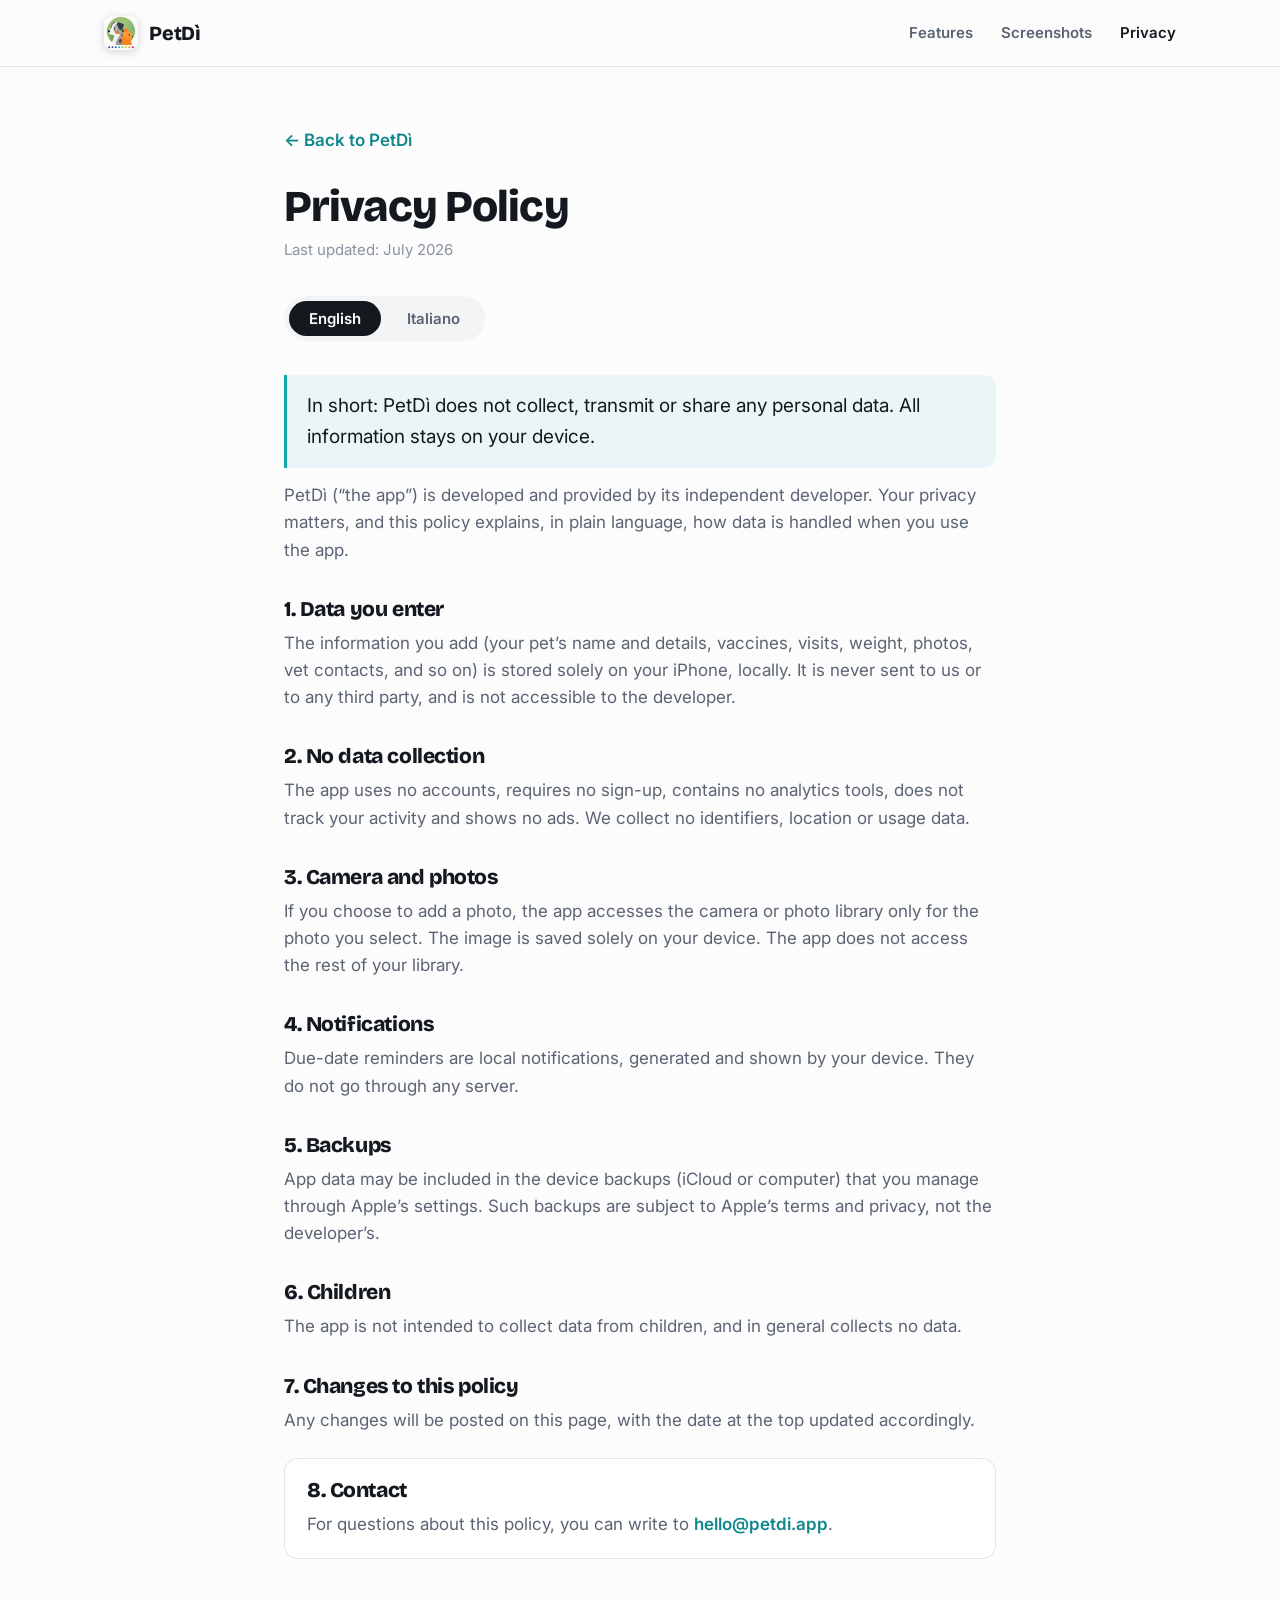
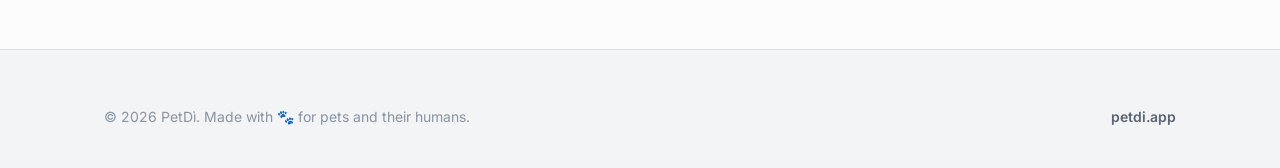
==== privacy.html @ 5b96a8a4 "Add files via upload" ====
<!DOCTYPE html>
<html lang="en">
<head>
<meta charset="UTF-8">
<meta name="viewport" content="width=device-width, initial-scale=1.0">
<title>Privacy Policy — PetDì</title>
<meta name="description" content="PetDì privacy policy: the app collects no data and stores everything locally on your device.">
<link rel="icon" href="assets/icon-light.png">
<link rel="preconnect" href="https://fonts.googleapis.com">
<link rel="preconnect" href="https://fonts.gstatic.com" crossorigin>
<link href="https://fonts.googleapis.com/css2?family=Bricolage+Grotesque:opsz,wght@12..96,700;12..96,800&family=Inter:wght@400;500;600;700&display=swap" rel="stylesheet">
<link rel="stylesheet" href="styles.css">
</head>
<body>

<header class="nav">
  <div class="wrap">
    <a class="brand" href="index.html"><img src="assets/icon-light.png" alt="PetDì icon">PetDì</a>
    <nav class="nav-links">
      <a href="index.html#features">Features</a>
      <a href="index.html#look">Screenshots</a>
      <a href="privacy.html" style="color:var(--ink)">Privacy</a>
    </nav>
  </div>
</header>

<main class="doc">
  <a class="back" href="index.html">← Back to PetDì</a>
  <h1>Privacy Policy</h1>
  <div class="updated">Last updated: July 2026</div>

  <div class="lang-tabs" role="tablist">
    <button class="active" onclick="setLang('en')">English</button>
    <button onclick="setLang('it')">Italiano</button>
  </div>

  <!-- ENGLISH -->
  <section id="en">
    <p class="lead">In short: PetDì does not collect, transmit or share any personal data. All information stays on your device.</p>

    <p>PetDì (“the app”) is developed and provided by its independent developer. Your privacy matters, and this policy explains, in plain language, how data is handled when you use the app.</p>

    <h2>1. Data you enter</h2>
    <p>The information you add (your pet’s name and details, vaccines, visits, weight, photos, vet contacts, and so on) is stored solely on your iPhone, locally. It is never sent to us or to any third party, and is not accessible to the developer.</p>

    <h2>2. No data collection</h2>
    <p>The app uses no accounts, requires no sign-up, contains no analytics tools, does not track your activity and shows no ads. We collect no identifiers, location or usage data.</p>

    <h2>3. Camera and photos</h2>
    <p>If you choose to add a photo, the app accesses the camera or photo library only for the photo you select. The image is saved solely on your device. The app does not access the rest of your library.</p>

    <h2>4. Notifications</h2>
    <p>Due-date reminders are local notifications, generated and shown by your device. They do not go through any server.</p>

    <h2>5. Backups</h2>
    <p>App data may be included in the device backups (iCloud or computer) that you manage through Apple’s settings. Such backups are subject to Apple’s terms and privacy, not the developer’s.</p>

    <h2>6. Children</h2>
    <p>The app is not intended to collect data from children, and in general collects no data.</p>

    <h2>7. Changes to this policy</h2>
    <p>Any changes will be posted on this page, with the date at the top updated accordingly.</p>

    <div class="contact">
      <h2 style="margin-top:0">8. Contact</h2>
      <p style="margin:0">For questions about this policy, you can write to <a href="mailto:hello@petdi.app" style="color:var(--teal-deep);font-weight:600">hello@petdi.app</a>.</p>
    </div>
  </section>

  <!-- ITALIANO -->
  <section id="it" class="hidden">
    <p class="lead">In sintesi: PetDì non raccoglie, non trasmette e non condivide alcun dato personale. Tutte le informazioni restano sul tuo dispositivo.</p>

    <p>PetDì (“l’app”) è sviluppata e fornita dal suo sviluppatore indipendente. La tua privacy è importante e questa informativa spiega, in modo semplice, come vengono trattati i dati quando usi l’app.</p>

    <h2>1. Dati che inserisci</h2>
    <p>Le informazioni che aggiungi (nome e dati dell’animale, vaccini, visite, peso, foto, contatti del veterinario, ecc.) vengono salvate esclusivamente in locale, sul tuo iPhone. Non vengono inviate a noi né a terze parti, e non sono accessibili allo sviluppatore.</p>

    <h2>2. Nessuna raccolta dati</h2>
    <p>L’app non utilizza account, non richiede registrazione, non contiene strumenti di analisi (analytics), non traccia la tua attività e non mostra pubblicità. Non raccogliamo identificativi, posizione o dati di utilizzo.</p>

    <h2>3. Fotocamera e foto</h2>
    <p>Se scegli di aggiungere una foto, l’app accede alla fotocamera o alla libreria foto solo per la foto che selezioni tu. L’immagine viene salvata unicamente sul dispositivo. L’app non accede al resto della tua libreria.</p>

    <h2>4. Notifiche</h2>
    <p>I promemoria delle scadenze sono notifiche locali, generate e mostrate dal tuo dispositivo. Non passano da alcun server.</p>

    <h2>5. Backup</h2>
    <p>I dati dell’app possono essere inclusi nei backup del dispositivo (iCloud o computer) che tu gestisci tramite le impostazioni di Apple. Tali backup sono soggetti alle condizioni e alla privacy di Apple, non dello sviluppatore.</p>

    <h2>6. Minori</h2>
    <p>L’app non è destinata alla raccolta di dati di minori, e in generale non raccoglie dati.</p>

    <h2>7. Modifiche a questa informativa</h2>
    <p>Eventuali modifiche saranno pubblicate su questa pagina, con aggiornamento della data in alto.</p>

    <div class="contact">
      <h2 style="margin-top:0">8. Contatti</h2>
      <p style="margin:0">Per domande su questa informativa puoi scrivere a <a href="mailto:hello@petdi.app" style="color:var(--teal-deep);font-weight:600">hello@petdi.app</a>.</p>
    </div>
  </section>
</main>

<footer>
  <div class="wrap">
    <div class="copyright" style="border:0;margin:0;padding:0">
      <span>© 2026 PetDì. Made with 🐾 for pets and their humans.</span>
      <a href="index.html" style="color:var(--ink-soft);font-weight:600">petdi.app</a>
    </div>
  </div>
</footer>

<script>
function setLang(l){
  document.getElementById('en').classList.toggle('hidden', l!=='en');
  document.getElementById('it').classList.toggle('hidden', l!=='it');
  var btns=document.querySelectorAll('.lang-tabs button');
  btns[0].classList.toggle('active', l==='en');
  btns[1].classList.toggle('active', l==='it');
  document.documentElement.lang=l;
}
</script>
</body>
</html>
---- styles.css ----
/* ===== PetDì — site styles ===== */
:root{
  --bg:#FCFCFD; --bg-2:#F2F4F6; --card:#FFFFFF;
  --ink:#14181F; --ink-soft:#5B6472; --ink-faint:#8A93A0;
  --teal:#12A7AD; --teal-deep:#0E888D; --sage:#82B85F;
  --dark:#0C0F14; --dark-2:#151A22; --dark-card:#1B212B;
  --line:rgba(20,24,31,.10); --line-dark:rgba(255,255,255,.10);
  --radius:22px; --radius-sm:14px;
  --shadow:0 12px 44px rgba(20,24,31,.10);
  --phone-shadow:0 34px 70px -24px rgba(12,15,20,.55);
  /* rainbow */
  --c1:#E5484D; --c2:#F5731B; --c3:#F2B705; --c4:#82B85F;
  --c5:#12A7AD; --c6:#3B82F6; --c7:#6366F1; --c8:#8B5CF6;
  --maxw:1120px;
}

*{box-sizing:border-box}
html{scroll-behavior:smooth}
body{
  margin:0; background:var(--bg); color:var(--ink);
  font-family:"Inter",-apple-system,BlinkMacSystemFont,"Segoe UI",sans-serif;
  font-size:17px; line-height:1.6; -webkit-font-smoothing:antialiased;
}
h1,h2,h3,.display{font-family:"Bricolage Grotesque","Inter",sans-serif; font-weight:800; line-height:1.05; letter-spacing:-.02em; margin:0}
a{color:inherit; text-decoration:none}
img{max-width:100%}
.wrap{max-width:var(--maxw); margin:0 auto; padding:0 24px}
.eyebrow{font-size:13px; font-weight:700; letter-spacing:.14em; text-transform:uppercase; color:var(--teal-deep)}
.muted{color:var(--ink-soft)}

/* ===== rainbow dots (signature) ===== */
.dotrow{display:flex; gap:9px; justify-content:center; align-items:center}
.dotrow span{width:11px; height:11px; border-radius:50%; display:block}
.dotrow span:nth-child(1){background:var(--c1)} .dotrow span:nth-child(2){background:var(--c2)}
.dotrow span:nth-child(3){background:var(--c3)} .dotrow span:nth-child(4){background:var(--c4)}
.dotrow span:nth-child(5){background:var(--c5)} .dotrow span:nth-child(6){background:var(--c6)}
.dotrow span:nth-child(7){background:var(--c7)} .dotrow span:nth-child(8){background:var(--c8)}
.divider{padding:16px 0}

.dotgrid{display:grid; grid-template-columns:repeat(2,14px); gap:9px}
.dotgrid span{width:14px; height:14px; border-radius:50%}
.dotgrid span:nth-child(1),.dotgrid span:nth-child(2){background:var(--c1)}
.dotgrid span:nth-child(3),.dotgrid span:nth-child(4){background:var(--c2)}
.dotgrid span:nth-child(5),.dotgrid span:nth-child(6){background:var(--c3)}
.dotgrid span:nth-child(7),.dotgrid span:nth-child(8){background:var(--c4)}
.dotgrid span:nth-child(9),.dotgrid span:nth-child(10){background:var(--c5)}
.dotgrid span:nth-child(11),.dotgrid span:nth-child(12){background:var(--c6)}
.dotgrid span:nth-child(13),.dotgrid span:nth-child(14){background:var(--c7)}
.dotgrid span:nth-child(15),.dotgrid span:nth-child(16){background:var(--c8)}

/* ===== nav ===== */
.nav{position:sticky; top:0; z-index:50; background:rgba(252,252,253,.82);
  backdrop-filter:saturate(180%) blur(14px); border-bottom:1px solid var(--line)}
.nav .wrap{display:flex; align-items:center; justify-content:space-between; height:66px}
.brand{display:flex; align-items:center; gap:11px; font-family:"Bricolage Grotesque"; font-weight:800; font-size:20px; letter-spacing:-.01em}
.brand img{width:34px; height:34px; border-radius:9px; box-shadow:0 2px 8px rgba(20,24,31,.18)}
.nav-links{display:flex; align-items:center; gap:28px; font-weight:600; font-size:15px}
.nav-links a{color:var(--ink-soft)} .nav-links a:hover{color:var(--ink)}
.pill{display:inline-flex; align-items:center; gap:8px; background:var(--ink); color:#fff!important;
  padding:10px 18px; border-radius:999px; font-weight:600; font-size:15px; transition:transform .15s ease, background .2s}
.pill:hover{transform:translateY(-1px); background:#000}

/* ===== hero ===== */
.hero{position:relative; overflow:hidden}
.hero .wrap{display:grid; grid-template-columns:1.05fr .95fr; gap:48px; align-items:center;
  padding-top:70px; padding-bottom:80px}
.hero-copy .eyebrow{margin-bottom:18px}
.hero h1{font-size:clamp(38px,5.4vw,62px); margin-bottom:20px}
.hero h1 .tint{color:var(--teal)}
.hero p.lead{font-size:20px; color:var(--ink-soft); max-width:30ch; margin:0 0 30px}
.hero-cta{display:flex; align-items:center; gap:20px; flex-wrap:wrap}
.store-badge{display:inline-flex; align-items:center; gap:12px; background:var(--ink); color:#fff;
  padding:13px 22px; border-radius:16px; transition:transform .15s ease}
.store-badge:hover{transform:translateY(-2px)}
.store-badge small{display:block; font-size:11px; opacity:.72; letter-spacing:.04em}
.store-badge b{display:block; font-family:"Bricolage Grotesque"; font-size:17px; line-height:1.1}
.hero-visual{position:relative; display:flex; justify-content:center; align-items:center}
.hero-visual .dotgrid{position:absolute; left:-6px; top:8%; z-index:3}
.blob{position:absolute; width:520px; height:520px; border-radius:50%;
  background:radial-gradient(circle at 35% 35%, rgba(130,184,95,.30), rgba(18,167,173,.16) 55%, transparent 72%);
  filter:blur(6px); z-index:0}

/* phone mockup */
.phone{position:relative; width:100%; max-width:300px; border-radius:46px; background:#0a0b0d;
  padding:11px; box-shadow:var(--phone-shadow), 0 0 0 1px rgba(20,24,31,.06); z-index:2}
.phone img{width:100%; display:block; border-radius:36px}

/* ===== pitch (dark) ===== */
.pitch{background:var(--dark); color:#fff; padding:88px 0}
.pitch .wrap{max-width:820px; text-align:center}
.pitch .eyebrow{color:#5ad6db}
.pitch h2{font-size:clamp(28px,4vw,44px); margin:16px 0 20px}
.pitch p{font-size:19px; color:rgba(255,255,255,.72); max-width:60ch; margin:0 auto}
.pitch .tint{color:#5ad6db}

/* ===== features ===== */
.section{padding:92px 0}
.section-head{text-align:center; max-width:640px; margin:0 auto 54px}
.section-head h2{font-size:clamp(28px,4vw,42px); margin:14px 0 14px}
.section-head p{color:var(--ink-soft); font-size:18px; margin:0}

.grid{display:grid; grid-template-columns:repeat(3,1fr); gap:22px}
.card{background:var(--card); border:1px solid var(--line); border-radius:var(--radius);
  padding:30px 26px; box-shadow:var(--shadow); transition:transform .18s ease, box-shadow .18s ease}
.card:hover{transform:translateY(-4px); box-shadow:0 18px 50px rgba(20,24,31,.13)}
.card .ic{width:46px; height:46px; border-radius:13px; display:grid; place-items:center; margin-bottom:18px}
.card h3{font-size:20px; margin-bottom:9px}
.card p{margin:0; color:var(--ink-soft); font-size:15.5px; line-height:1.55}
.ic svg{width:24px; height:24px}
.ic.teal{background:rgba(18,167,173,.12); color:var(--teal-deep)}
.ic.sage{background:rgba(130,184,95,.16); color:#5f8f3f}
.ic.violet{background:rgba(139,92,246,.13); color:#7c4ddb}
.ic.orange{background:rgba(245,115,27,.13); color:#d9600f}
.ic.blue{background:rgba(59,130,246,.13); color:#2f6fd6}
.ic.red{background:rgba(229,72,77,.12); color:#cf3237}

/* ===== showcase (dark, screenshots) ===== */
.showcase{background:var(--dark); color:#fff; padding:96px 0; overflow:hidden}
.showcase .section-head h2{color:#fff}
.showcase .section-head p{color:rgba(255,255,255,.66)}
.showcase .eyebrow{color:#5ad6db}
.shots{display:flex; gap:26px; justify-content:center; align-items:flex-end; flex-wrap:wrap}
.shots .phone{max-width:250px; background:#05060a}
.shots .phone.lift{margin-bottom:26px}

/* ===== privacy band ===== */
.privacy-band{padding:92px 0}
.pb-inner{background:linear-gradient(135deg, #0f1620, #14202a); color:#fff; border-radius:30px;
  padding:60px 54px; display:grid; grid-template-columns:1.3fr .7fr; gap:40px; align-items:center;
  box-shadow:0 30px 70px -30px rgba(12,15,20,.5)}
.pb-inner .eyebrow{color:#5ad6db}
.pb-inner h2{font-size:clamp(26px,3.4vw,38px); margin:14px 0 16px}
.pb-inner p{color:rgba(255,255,255,.74); margin:0 0 24px; font-size:17px}
.pb-lock{display:grid; place-items:center}
.pb-lock svg{width:120px; height:120px; color:#5ad6db; opacity:.9}
.btn-ghost{display:inline-flex; align-items:center; gap:9px; border:1.5px solid rgba(255,255,255,.35);
  color:#fff; padding:12px 22px; border-radius:999px; font-weight:600; transition:background .2s, border-color .2s}
.btn-ghost:hover{background:rgba(255,255,255,.10); border-color:rgba(255,255,255,.6)}

/* ===== footer ===== */
footer{background:var(--bg-2); border-top:1px solid var(--line); padding:56px 0 40px}
.foot{display:flex; justify-content:space-between; gap:30px; flex-wrap:wrap; align-items:flex-start}
.foot .brand{margin-bottom:14px}
.foot p{margin:0; color:var(--ink-soft); font-size:15px; max-width:36ch}
.foot-links{display:flex; gap:40px; flex-wrap:wrap}
.foot-links h4{font-size:13px; letter-spacing:.1em; text-transform:uppercase; color:var(--ink-faint); margin:0 0 12px; font-family:"Inter"; font-weight:700}
.foot-links a{display:block; color:var(--ink-soft); font-size:15px; margin-bottom:8px; font-weight:500}
.foot-links a:hover{color:var(--ink)}
.copyright{margin-top:40px; padding-top:22px; border-top:1px solid var(--line); color:var(--ink-faint); font-size:14px; display:flex; justify-content:space-between; gap:16px; flex-wrap:wrap}

/* ===== privacy page ===== */
.doc{max-width:760px; margin:0 auto; padding:60px 24px 90px}
.doc .back{display:inline-flex; align-items:center; gap:8px; color:var(--teal-deep); font-weight:600; margin-bottom:30px}
.doc h1{font-size:clamp(30px,4.5vw,44px); margin-bottom:8px}
.doc .updated{color:var(--ink-faint); font-size:15px; margin-bottom:14px}
.lang-tabs{display:inline-flex; gap:6px; background:var(--bg-2); padding:5px; border-radius:999px; margin:20px 0 34px}
.lang-tabs button{border:0; background:transparent; padding:8px 20px; border-radius:999px; font-family:"Inter"; font-weight:600; font-size:15px; color:var(--ink-soft); cursor:pointer; transition:all .2s}
.lang-tabs button.active{background:var(--ink); color:#fff}
.doc h2{font-size:21px; margin:34px 0 10px}
.doc p{color:var(--ink-soft); margin:0 0 14px}
.doc .lead{font-size:19px; color:var(--ink); background:rgba(18,167,173,.08); border-left:3px solid var(--teal); padding:16px 20px; border-radius:0 12px 12px 0}
.doc .contact{background:var(--card); border:1px solid var(--line); border-radius:var(--radius-sm); padding:20px 22px; margin-top:24px}
.hidden{display:none}

/* ===== responsive ===== */
@media(max-width:900px){
  .hero .wrap{grid-template-columns:1fr; gap:40px; text-align:center; padding-top:48px}
  .hero-copy .dotrow{justify-content:center}
  .hero p.lead{margin-left:auto; margin-right:auto}
  .hero-cta{justify-content:center}
  .hero-visual .dotgrid{display:none}
  .grid{grid-template-columns:repeat(2,1fr)}
  .pb-inner{grid-template-columns:1fr; text-align:center; padding:46px 30px}
  .pb-lock{order:-1} .pb-lock svg{width:84px; height:84px}
}
@media(max-width:560px){
  body{font-size:16px}
  .nav-links{display:none}
  .grid{grid-template-columns:1fr}
  .foot{flex-direction:column}
  .section,.pitch,.showcase,.privacy-band{padding:64px 0}
}
@media(prefers-reduced-motion:reduce){
  *{scroll-behavior:auto!important; transition:none!important; animation:none!important}
}
:focus-visible{outline:3px solid var(--teal); outline-offset:2px; border-radius:6px}
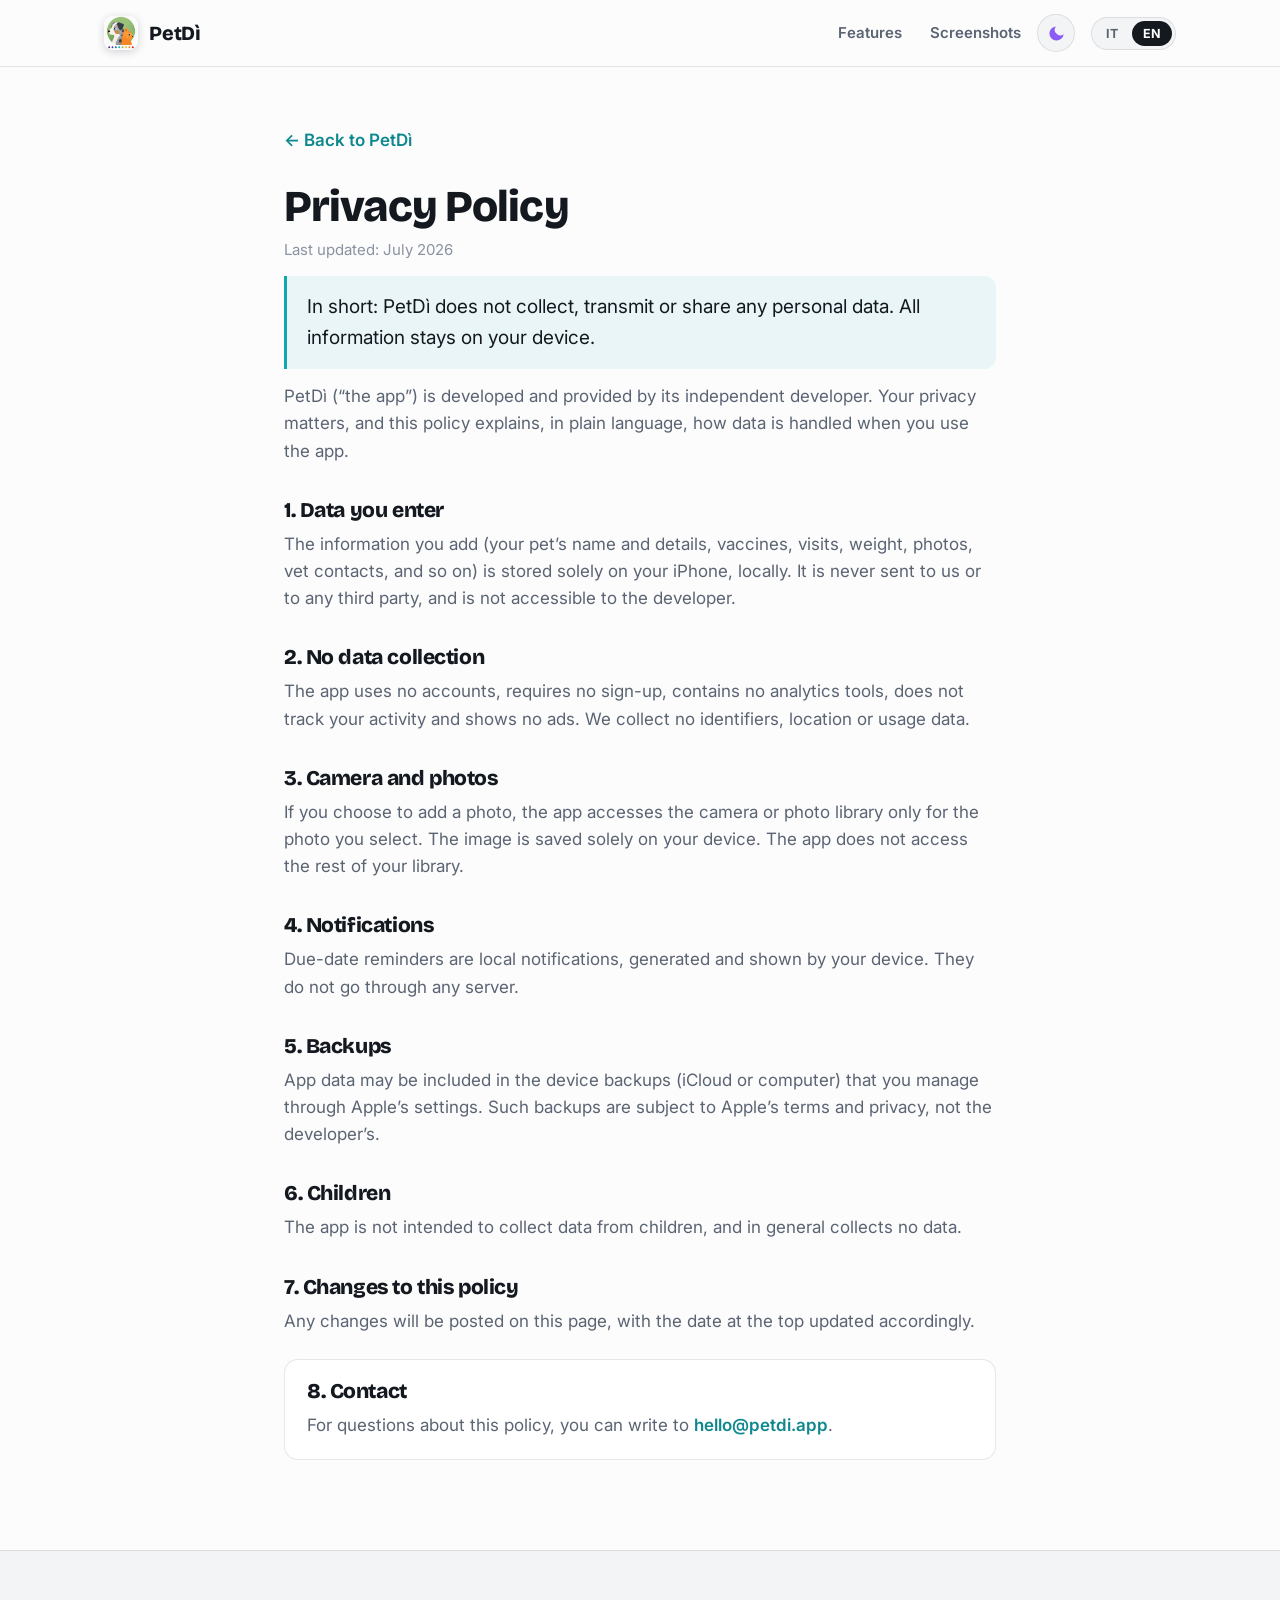
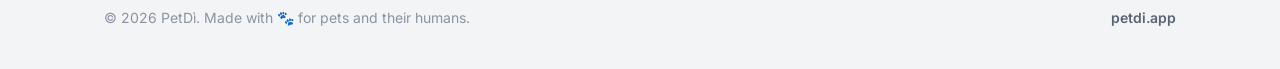
==== commit 32a7319f: "Add files via upload Sito bilingue + tema scuro" ====
--- a/privacy.html
+++ b/privacy.html
@@ -6,6 +6,7 @@
 <title>Privacy Policy — PetDì</title>
 <meta name="description" content="PetDì privacy policy: the app collects no data and stores everything locally on your device.">
 <link rel="icon" href="assets/icon-light.png">
+<script>try{var t=localStorage.getItem('petdi_theme')||((window.matchMedia&&matchMedia('(prefers-color-scheme: dark)').matches)?'dark':'light');if(t==='dark')document.documentElement.classList.add('dark');}catch(e){}</script>
 <link rel="preconnect" href="https://fonts.googleapis.com">
 <link rel="preconnect" href="https://fonts.gstatic.com" crossorigin>
 <link href="https://fonts.googleapis.com/css2?family=Bricolage+Grotesque:opsz,wght@12..96,700;12..96,800&family=Inter:wght@400;500;600;700&display=swap" rel="stylesheet">
@@ -16,84 +17,62 @@
 <header class="nav">
   <div class="wrap">
     <a class="brand" href="index.html"><img src="assets/icon-light.png" alt="PetDì icon">PetDì</a>
-    <nav class="nav-links">
-      <a href="index.html#features">Features</a>
-      <a href="index.html#look">Screenshots</a>
-      <a href="privacy.html" style="color:var(--ink)">Privacy</a>
-    </nav>
+    <div class="nav-right">
+      <nav class="nav-links">
+        <a href="index.html#features" data-i18n="nav.features">Features</a>
+        <a href="index.html#look" data-i18n="nav.shots">Screenshots</a>
+      </nav>
+      <button class="theme-toggle" id="themeBtn" onclick="toggleTheme()" aria-label="Toggle light or dark theme"></button>
+      <div class="lang-switch"><button data-l="it" onclick="setLang('it')">IT</button><button data-l="en" onclick="setLang('en')">EN</button></div>
+    </div>
   </div>
 </header>
 
 <main class="doc">
-  <a class="back" href="index.html">← Back to PetDì</a>
-  <h1>Privacy Policy</h1>
-  <div class="updated">Last updated: July 2026</div>
+  <a class="back" href="index.html" data-i18n="back">← Back to PetDì</a>
+  <h1 data-i18n="title">Privacy Policy</h1>
+  <div class="updated" data-i18n="updated">Last updated: July 2026</div>
 
-  <div class="lang-tabs" role="tablist">
-    <button class="active" onclick="setLang('en')">English</button>
-    <button onclick="setLang('it')">Italiano</button>
-  </div>
-
-  <!-- ENGLISH -->
   <section id="en">
     <p class="lead">In short: PetDì does not collect, transmit or share any personal data. All information stays on your device.</p>
-
     <p>PetDì (“the app”) is developed and provided by its independent developer. Your privacy matters, and this policy explains, in plain language, how data is handled when you use the app.</p>
-
     <h2>1. Data you enter</h2>
     <p>The information you add (your pet’s name and details, vaccines, visits, weight, photos, vet contacts, and so on) is stored solely on your iPhone, locally. It is never sent to us or to any third party, and is not accessible to the developer.</p>
-
     <h2>2. No data collection</h2>
     <p>The app uses no accounts, requires no sign-up, contains no analytics tools, does not track your activity and shows no ads. We collect no identifiers, location or usage data.</p>
-
     <h2>3. Camera and photos</h2>
     <p>If you choose to add a photo, the app accesses the camera or photo library only for the photo you select. The image is saved solely on your device. The app does not access the rest of your library.</p>
-
     <h2>4. Notifications</h2>
     <p>Due-date reminders are local notifications, generated and shown by your device. They do not go through any server.</p>
-
     <h2>5. Backups</h2>
     <p>App data may be included in the device backups (iCloud or computer) that you manage through Apple’s settings. Such backups are subject to Apple’s terms and privacy, not the developer’s.</p>
-
     <h2>6. Children</h2>
     <p>The app is not intended to collect data from children, and in general collects no data.</p>
-
     <h2>7. Changes to this policy</h2>
     <p>Any changes will be posted on this page, with the date at the top updated accordingly.</p>
-
     <div class="contact">
       <h2 style="margin-top:0">8. Contact</h2>
       <p style="margin:0">For questions about this policy, you can write to <a href="mailto:hello@petdi.app" style="color:var(--teal-deep);font-weight:600">hello@petdi.app</a>.</p>
     </div>
   </section>
 
-  <!-- ITALIANO -->
   <section id="it" class="hidden">
     <p class="lead">In sintesi: PetDì non raccoglie, non trasmette e non condivide alcun dato personale. Tutte le informazioni restano sul tuo dispositivo.</p>
-
     <p>PetDì (“l’app”) è sviluppata e fornita dal suo sviluppatore indipendente. La tua privacy è importante e questa informativa spiega, in modo semplice, come vengono trattati i dati quando usi l’app.</p>
-
     <h2>1. Dati che inserisci</h2>
     <p>Le informazioni che aggiungi (nome e dati dell’animale, vaccini, visite, peso, foto, contatti del veterinario, ecc.) vengono salvate esclusivamente in locale, sul tuo iPhone. Non vengono inviate a noi né a terze parti, e non sono accessibili allo sviluppatore.</p>
-
     <h2>2. Nessuna raccolta dati</h2>
     <p>L’app non utilizza account, non richiede registrazione, non contiene strumenti di analisi (analytics), non traccia la tua attività e non mostra pubblicità. Non raccogliamo identificativi, posizione o dati di utilizzo.</p>
-
     <h2>3. Fotocamera e foto</h2>
     <p>Se scegli di aggiungere una foto, l’app accede alla fotocamera o alla libreria foto solo per la foto che selezioni tu. L’immagine viene salvata unicamente sul dispositivo. L’app non accede al resto della tua libreria.</p>
-
     <h2>4. Notifiche</h2>
     <p>I promemoria delle scadenze sono notifiche locali, generate e mostrate dal tuo dispositivo. Non passano da alcun server.</p>
-
     <h2>5. Backup</h2>
     <p>I dati dell’app possono essere inclusi nei backup del dispositivo (iCloud o computer) che tu gestisci tramite le impostazioni di Apple. Tali backup sono soggetti alle condizioni e alla privacy di Apple, non dello sviluppatore.</p>
-
     <h2>6. Minori</h2>
     <p>L’app non è destinata alla raccolta di dati di minori, e in generale non raccoglie dati.</p>
-
     <h2>7. Modifiche a questa informativa</h2>
     <p>Eventuali modifiche saranno pubblicate su questa pagina, con aggiornamento della data in alto.</p>
-
     <div class="contact">
       <h2 style="margin-top:0">8. Contatti</h2>
       <p style="margin:0">Per domande su questa informativa puoi scrivere a <a href="mailto:hello@petdi.app" style="color:var(--teal-deep);font-weight:600">hello@petdi.app</a>.</p>
@@ -104,21 +83,44 @@
 <footer>
   <div class="wrap">
     <div class="copyright" style="border:0;margin:0;padding:0">
-      <span>© 2026 PetDì. Made with 🐾 for pets and their humans.</span>
+      <span data-i18n="foot.copy">© 2026 PetDì. Made with 🐾 for pets and their humans.</span>
       <a href="index.html" style="color:var(--ink-soft);font-weight:600">petdi.app</a>
     </div>
   </div>
 </footer>
 
 <script>
+var I18N={
+  en:{"nav.features":"Features","nav.shots":"Screenshots","back":"← Back to PetDì","title":"Privacy Policy","updated":"Last updated: July 2026","foot.copy":"© 2026 PetDì. Made with 🐾 for pets and their humans."},
+  it:{"nav.features":"Funzioni","nav.shots":"Schermate","back":"← Torna a PetDì","title":"Informativa Privacy","updated":"Ultimo aggiornamento: luglio 2026","foot.copy":"© 2026 PetDì. Fatto con 🐾 per gli animali e i loro umani."}
+};
 function setLang(l){
   document.getElementById('en').classList.toggle('hidden', l!=='en');
   document.getElementById('it').classList.toggle('hidden', l!=='it');
-  var btns=document.querySelectorAll('.lang-tabs button');
-  btns[0].classList.toggle('active', l==='en');
-  btns[1].classList.toggle('active', l==='it');
+  document.querySelectorAll('[data-i18n]').forEach(function(el){
+    var k=el.getAttribute('data-i18n');
+    if(I18N[l] && I18N[l][k]!==undefined) el.innerHTML=I18N[l][k];
+  });
   document.documentElement.lang=l;
+  document.querySelectorAll('.lang-switch button').forEach(function(b){b.classList.toggle('active', b.dataset.l===l);});
+  try{localStorage.setItem('petdi_lang',l);}catch(e){}
 }
+var SUN='<svg viewBox="0 0 24 24" fill="none"><circle cx="12" cy="12" r="4.4" fill="#F5C518"/><g stroke="#F5C518" stroke-width="2" stroke-linecap="round"><path d="M12 2.6v2.1M12 19.3v2.1M4.7 4.7l1.5 1.5M17.8 17.8l1.5 1.5M2.6 12h2.1M19.3 12h2.1M4.7 19.3l1.5-1.5M17.8 6.2l1.5-1.5"/></g></svg>';
+var MOON='<svg viewBox="0 0 24 24" fill="#8B5CF6"><path d="M21 12.8A9 9 0 1 1 11.2 3a7 7 0 0 0 9.8 9.8z"/></svg>';
+function applyTheme(t){
+  document.documentElement.classList.toggle('dark', t==='dark');
+  var btn=document.getElementById('themeBtn'); if(btn) btn.innerHTML=(t==='dark')?SUN:MOON;
+  try{localStorage.setItem('petdi_theme',t);}catch(e){}
+}
+function toggleTheme(){ applyTheme(document.documentElement.classList.contains('dark')?'light':'dark'); }
+(function(){
+  var l=null; try{l=localStorage.getItem('petdi_lang');}catch(e){}
+  if(!l) l=(navigator.language||'en').toLowerCase().indexOf('it')===0?'it':'en';
+  setLang(l);
+  var t=null; try{t=localStorage.getItem('petdi_theme');}catch(e){}
+  if(!t) t=(window.matchMedia&&matchMedia('(prefers-color-scheme: dark)').matches)?'dark':'light';
+  applyTheme(t);
+})();
 </script>
 </body>
 </html>
--- a/styles.css
+++ b/styles.css
@@ -11,8 +11,21 @@
   /* rainbow */
   --c1:#E5484D; --c2:#F5731B; --c3:#F2B705; --c4:#82B85F;
   --c5:#12A7AD; --c6:#3B82F6; --c7:#6366F1; --c8:#8B5CF6;
+  --section-alt:#0C0F14; --nav-bg:rgba(252,252,253,.82);
+  --btn-bg:#14181F; --btn-fg:#FFFFFF;
   --maxw:1120px;
 }
+html.dark{
+  --bg:#0A0D12; --bg-2:#12161E; --card:#161B24;
+  --ink:#EEF1F5; --ink-soft:#9BA5B2; --ink-faint:#697180;
+  --line:rgba(255,255,255,.10);
+  --section-alt:#12161E; --nav-bg:rgba(10,13,18,.82);
+  --btn-bg:#EEF1F5; --btn-fg:#0A0D12;
+  --shadow:0 14px 44px rgba(0,0,0,.5);
+  --phone-shadow:0 34px 70px -24px rgba(0,0,0,.7);
+}
+html{transition:background .3s ease}
+body{transition:background .3s ease, color .3s ease}
 
 *{box-sizing:border-box}
 html{scroll-behavior:smooth}
@@ -49,16 +62,23 @@
 .dotgrid span:nth-child(15),.dotgrid span:nth-child(16){background:var(--c8)}
 
 /* ===== nav ===== */
-.nav{position:sticky; top:0; z-index:50; background:rgba(252,252,253,.82);
+.nav{position:sticky; top:0; z-index:50; background:var(--nav-bg);
   backdrop-filter:saturate(180%) blur(14px); border-bottom:1px solid var(--line)}
 .nav .wrap{display:flex; align-items:center; justify-content:space-between; height:66px}
 .brand{display:flex; align-items:center; gap:11px; font-family:"Bricolage Grotesque"; font-weight:800; font-size:20px; letter-spacing:-.01em}
 .brand img{width:34px; height:34px; border-radius:9px; box-shadow:0 2px 8px rgba(20,24,31,.18)}
 .nav-links{display:flex; align-items:center; gap:28px; font-weight:600; font-size:15px}
 .nav-links a{color:var(--ink-soft)} .nav-links a:hover{color:var(--ink)}
-.pill{display:inline-flex; align-items:center; gap:8px; background:var(--ink); color:#fff!important;
+.pill{display:inline-flex; align-items:center; gap:8px; background:var(--btn-bg); color:var(--btn-fg)!important;
   padding:10px 18px; border-radius:999px; font-weight:600; font-size:15px; transition:transform .15s ease, background .2s}
-.pill:hover{transform:translateY(-1px); background:#000}
+.pill:hover{transform:translateY(-1px); opacity:.9}
+.nav-right{display:flex; align-items:center; gap:16px}
+.lang-switch{display:inline-flex; gap:2px; background:var(--bg-2); border:1px solid var(--line); border-radius:999px; padding:3px; flex-shrink:0}
+.lang-switch button{border:0; background:transparent; padding:5px 11px; border-radius:999px; font-family:"Inter"; font-weight:700; font-size:12.5px; letter-spacing:.02em; color:var(--ink-soft); cursor:pointer; transition:all .2s}
+.lang-switch button.active{background:var(--btn-bg); color:var(--btn-fg)}
+.theme-toggle{width:38px; height:38px; border-radius:50%; border:1px solid var(--line); background:var(--bg-2); display:grid; place-items:center; cursor:pointer; flex-shrink:0; transition:background .2s}
+.theme-toggle:hover{background:var(--card)}
+.theme-toggle svg{width:19px; height:19px}
 
 /* ===== hero ===== */
 .hero{position:relative; overflow:hidden}
@@ -69,7 +89,7 @@
 .hero h1 .tint{color:var(--teal)}
 .hero p.lead{font-size:20px; color:var(--ink-soft); max-width:30ch; margin:0 0 30px}
 .hero-cta{display:flex; align-items:center; gap:20px; flex-wrap:wrap}
-.store-badge{display:inline-flex; align-items:center; gap:12px; background:var(--ink); color:#fff;
+.store-badge{display:inline-flex; align-items:center; gap:12px; background:var(--btn-bg); color:var(--btn-fg);
   padding:13px 22px; border-radius:16px; transition:transform .15s ease}
 .store-badge:hover{transform:translateY(-2px)}
 .store-badge small{display:block; font-size:11px; opacity:.72; letter-spacing:.04em}
@@ -86,7 +106,7 @@
 .phone img{width:100%; display:block; border-radius:36px}
 
 /* ===== pitch (dark) ===== */
-.pitch{background:var(--dark); color:#fff; padding:88px 0}
+.pitch{background:var(--section-alt); color:#fff; padding:88px 0}
 .pitch .wrap{max-width:820px; text-align:center}
 .pitch .eyebrow{color:#5ad6db}
 .pitch h2{font-size:clamp(28px,4vw,44px); margin:16px 0 20px}
@@ -115,7 +135,7 @@
 .ic.red{background:rgba(229,72,77,.12); color:#cf3237}
 
 /* ===== showcase (dark, screenshots) ===== */
-.showcase{background:var(--dark); color:#fff; padding:96px 0; overflow:hidden}
+.showcase{background:var(--section-alt); color:#fff; padding:96px 0; overflow:hidden}
 .showcase .section-head h2{color:#fff}
 .showcase .section-head p{color:rgba(255,255,255,.66)}
 .showcase .eyebrow{color:#5ad6db}
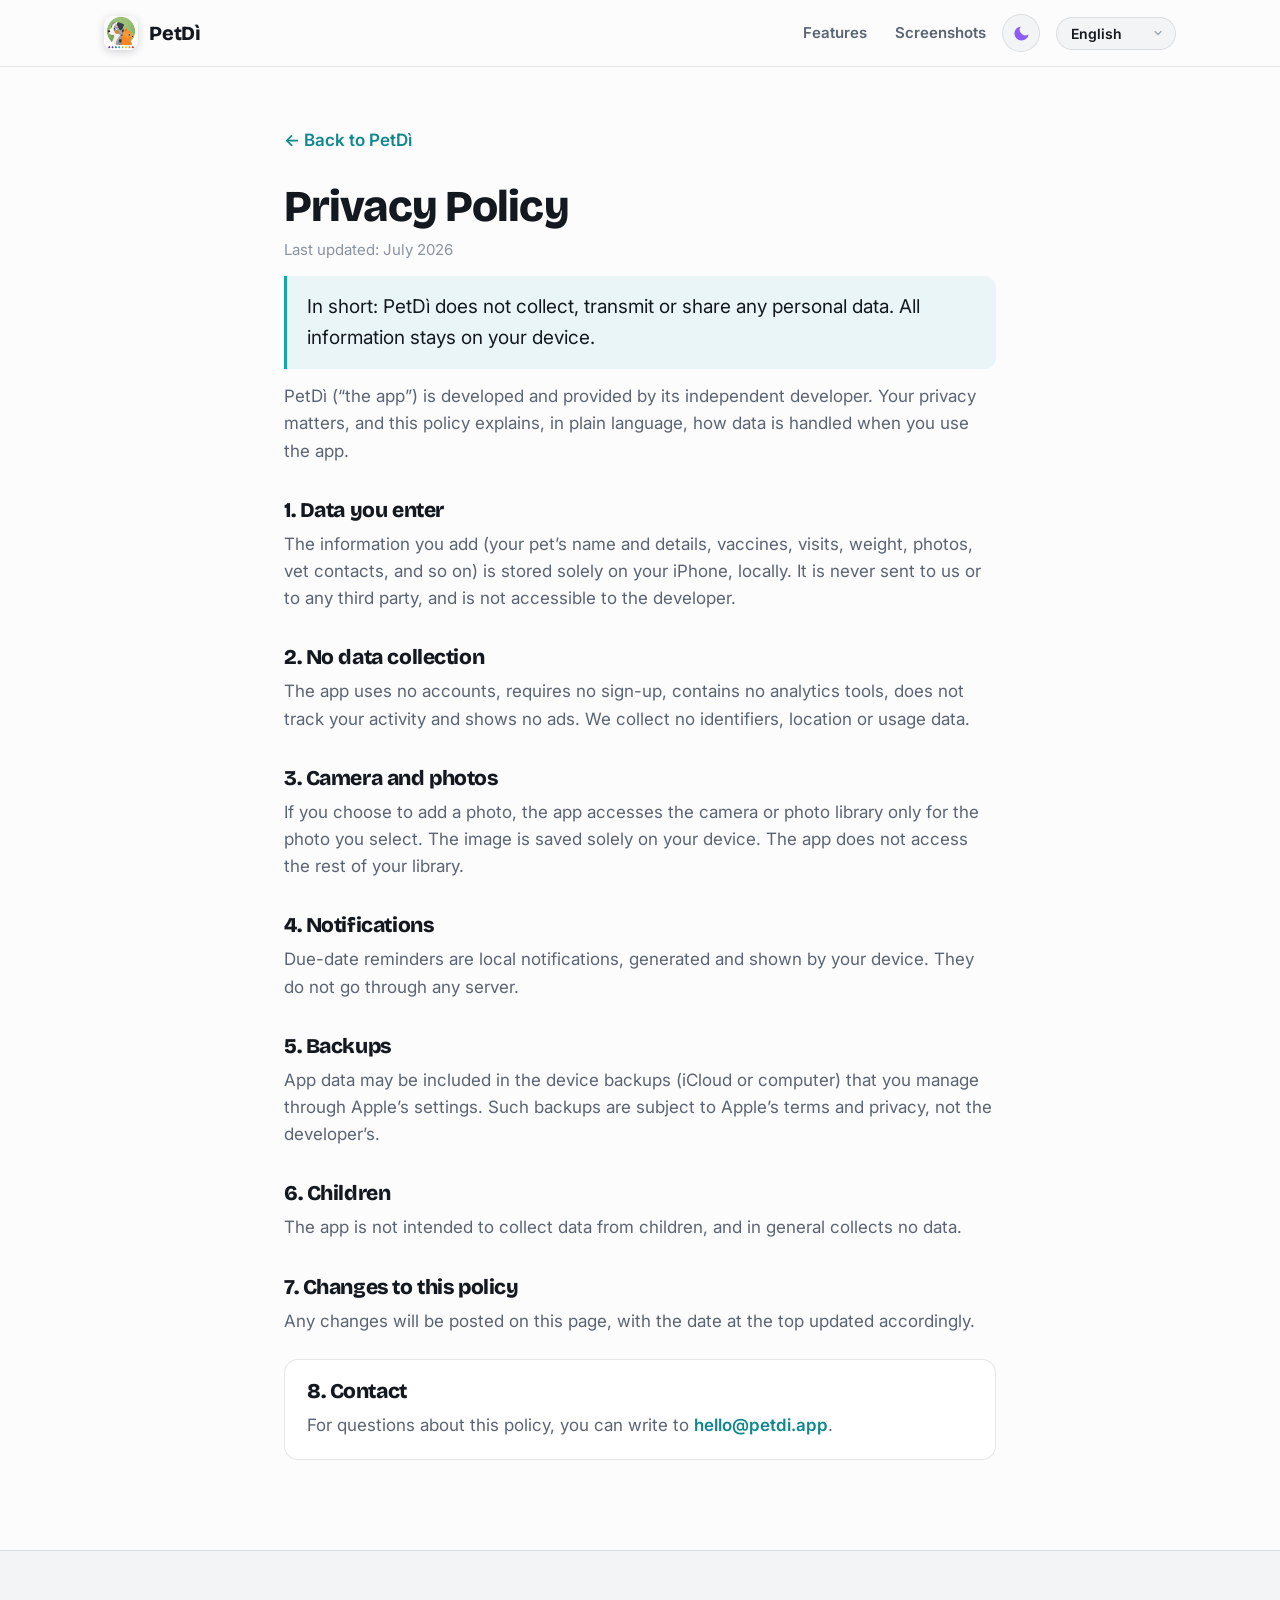
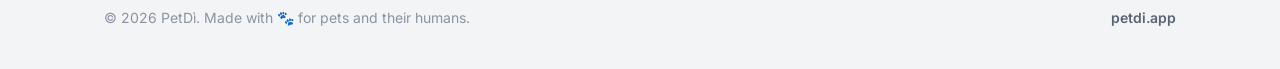
==== commit 4697153b: "Add files via upload" ====
--- a/privacy.html
+++ b/privacy.html
@@ -1,9 +1,9 @@
 <!DOCTYPE html>
-<html lang="en">
+<html lang="it">
 <head>
 <meta charset="UTF-8">
 <meta name="viewport" content="width=device-width, initial-scale=1.0">
-<title>Privacy Policy — PetDì</title>
+<title>Privacy — PetDì</title>
 <meta name="description" content="PetDì privacy policy: the app collects no data and stores everything locally on your device.">
 <link rel="icon" href="assets/icon-light.png">
 <script>try{var t=localStorage.getItem('petdi_theme')||((window.matchMedia&&matchMedia('(prefers-color-scheme: dark)').matches)?'dark':'light');if(t==='dark')document.documentElement.classList.add('dark');}catch(e){}</script>
@@ -19,21 +19,40 @@
     <a class="brand" href="index.html"><img src="assets/icon-light.png" alt="PetDì icon">PetDì</a>
     <div class="nav-right">
       <nav class="nav-links">
-        <a href="index.html#features" data-i18n="nav.features">Features</a>
-        <a href="index.html#look" data-i18n="nav.shots">Screenshots</a>
+        <a href="index.html#features" data-i18n="nav.features">Funzioni</a>
+        <a href="index.html#look" data-i18n="nav.shots">Schermate</a>
       </nav>
       <button class="theme-toggle" id="themeBtn" onclick="toggleTheme()" aria-label="Toggle light or dark theme"></button>
-      <div class="lang-switch"><button data-l="it" onclick="setLang('it')">IT</button><button data-l="en" onclick="setLang('en')">EN</button></div>
+      <select class="lang-select" id="langSel" onchange="setLang(this.value)" aria-label="Language"><option value="it">Italiano</option><option value="en">English</option><option value="fr">Français</option><option value="de">Deutsch</option><option value="es">Español</option><option value="el">Ελληνικά</option><option value="ja">日本語</option><option value="pt">Português</option></select>
     </div>
   </div>
 </header>
 
 <main class="doc">
-  <a class="back" href="index.html" data-i18n="back">← Back to PetDì</a>
-  <h1 data-i18n="title">Privacy Policy</h1>
-  <div class="updated" data-i18n="updated">Last updated: July 2026</div>
-
-  <section id="en">
+  <a class="back" href="index.html" id="backLink">← Torna a PetDì</a>
+  <h1 id="docTitle">Informativa Privacy</h1>
+  <div class="updated" id="docUpdated">Ultimo aggiornamento: luglio 2026</div>
+
+  <section id="lang-it">
+    <p class="lead">In sintesi: PetDì non raccoglie, non trasmette e non condivide alcun dato personale. Tutte le informazioni restano sul tuo dispositivo.</p>
+    <p>PetDì (“l’app”) è sviluppata e fornita dal suo sviluppatore indipendente. La tua privacy è importante e questa informativa spiega, in modo semplice, come vengono trattati i dati quando usi l’app.</p>
+    <h2>1. Dati che inserisci</h2>
+    <p>Le informazioni che aggiungi (nome e dati dell’animale, vaccini, visite, peso, foto, contatti del veterinario, ecc.) vengono salvate esclusivamente in locale, sul tuo iPhone. Non vengono inviate a noi né a terze parti, e non sono accessibili allo sviluppatore.</p>
+    <h2>2. Nessuna raccolta dati</h2>
+    <p>L’app non utilizza account, non richiede registrazione, non contiene strumenti di analisi, non traccia la tua attività e non mostra pubblicità. Non raccogliamo identificativi, posizione o dati di utilizzo.</p>
+    <h2>3. Fotocamera e foto</h2>
+    <p>Se scegli di aggiungere una foto, l’app accede alla fotocamera o alla libreria foto solo per la foto che selezioni tu. L’immagine viene salvata unicamente sul dispositivo. L’app non accede al resto della tua libreria.</p>
+    <h2>4. Notifiche</h2>
+    <p>I promemoria delle scadenze sono notifiche locali, generate e mostrate dal tuo dispositivo. Non passano da alcun server.</p>
+    <h2>5. Backup</h2>
+    <p>I dati dell’app possono essere inclusi nei backup del dispositivo (iCloud o computer) che tu gestisci tramite le impostazioni di Apple. Tali backup sono soggetti alle condizioni e alla privacy di Apple, non dello sviluppatore.</p>
+    <h2>6. Minori</h2>
+    <p>L’app non è destinata alla raccolta di dati di minori, e in generale non raccoglie dati.</p>
+    <h2>7. Modifiche a questa informativa</h2>
+    <p>Eventuali modifiche saranno pubblicate su questa pagina, con aggiornamento della data in alto.</p>
+    <div class="contact"><h2 style="margin-top:0">8. Contatti</h2><p style="margin:0">Per domande su questa informativa puoi scrivere a <a href="mailto:hello@petdi.app" style="color:var(--teal-deep);font-weight:600">hello@petdi.app</a>.</p></div>
+  </section>
+  <section id="lang-en" class="hidden">
     <p class="lead">In short: PetDì does not collect, transmit or share any personal data. All information stays on your device.</p>
     <p>PetDì (“the app”) is developed and provided by its independent developer. Your privacy matters, and this policy explains, in plain language, how data is handled when you use the app.</p>
     <h2>1. Data you enter</h2>
@@ -50,72 +69,164 @@
     <p>The app is not intended to collect data from children, and in general collects no data.</p>
     <h2>7. Changes to this policy</h2>
     <p>Any changes will be posted on this page, with the date at the top updated accordingly.</p>
-    <div class="contact">
-      <h2 style="margin-top:0">8. Contact</h2>
-      <p style="margin:0">For questions about this policy, you can write to <a href="mailto:hello@petdi.app" style="color:var(--teal-deep);font-weight:600">hello@petdi.app</a>.</p>
-    </div>
-  </section>
-
-  <section id="it" class="hidden">
-    <p class="lead">In sintesi: PetDì non raccoglie, non trasmette e non condivide alcun dato personale. Tutte le informazioni restano sul tuo dispositivo.</p>
-    <p>PetDì (“l’app”) è sviluppata e fornita dal suo sviluppatore indipendente. La tua privacy è importante e questa informativa spiega, in modo semplice, come vengono trattati i dati quando usi l’app.</p>
-    <h2>1. Dati che inserisci</h2>
-    <p>Le informazioni che aggiungi (nome e dati dell’animale, vaccini, visite, peso, foto, contatti del veterinario, ecc.) vengono salvate esclusivamente in locale, sul tuo iPhone. Non vengono inviate a noi né a terze parti, e non sono accessibili allo sviluppatore.</p>
-    <h2>2. Nessuna raccolta dati</h2>
-    <p>L’app non utilizza account, non richiede registrazione, non contiene strumenti di analisi (analytics), non traccia la tua attività e non mostra pubblicità. Non raccogliamo identificativi, posizione o dati di utilizzo.</p>
-    <h2>3. Fotocamera e foto</h2>
-    <p>Se scegli di aggiungere una foto, l’app accede alla fotocamera o alla libreria foto solo per la foto che selezioni tu. L’immagine viene salvata unicamente sul dispositivo. L’app non accede al resto della tua libreria.</p>
-    <h2>4. Notifiche</h2>
-    <p>I promemoria delle scadenze sono notifiche locali, generate e mostrate dal tuo dispositivo. Non passano da alcun server.</p>
-    <h2>5. Backup</h2>
-    <p>I dati dell’app possono essere inclusi nei backup del dispositivo (iCloud o computer) che tu gestisci tramite le impostazioni di Apple. Tali backup sono soggetti alle condizioni e alla privacy di Apple, non dello sviluppatore.</p>
-    <h2>6. Minori</h2>
-    <p>L’app non è destinata alla raccolta di dati di minori, e in generale non raccoglie dati.</p>
-    <h2>7. Modifiche a questa informativa</h2>
-    <p>Eventuali modifiche saranno pubblicate su questa pagina, con aggiornamento della data in alto.</p>
-    <div class="contact">
-      <h2 style="margin-top:0">8. Contatti</h2>
-      <p style="margin:0">Per domande su questa informativa puoi scrivere a <a href="mailto:hello@petdi.app" style="color:var(--teal-deep);font-weight:600">hello@petdi.app</a>.</p>
-    </div>
+    <div class="contact"><h2 style="margin-top:0">8. Contact</h2><p style="margin:0">For questions about this policy, you can write to <a href="mailto:hello@petdi.app" style="color:var(--teal-deep);font-weight:600">hello@petdi.app</a>.</p></div>
+  </section>
+  <section id="lang-fr" class="hidden">
+    <p class="lead">En bref : PetDì ne collecte, ne transmet et ne partage aucune donnée personnelle. Toutes les informations restent sur votre appareil.</p>
+    <p>PetDì (« l’app ») est développée et fournie par son développeur indépendant. Votre vie privée compte, et cette politique explique simplement comment les données sont traitées lorsque vous utilisez l’app.</p>
+    <h2>1. Données que vous saisissez</h2>
+    <p>Les informations que vous ajoutez (nom et données de l’animal, vaccins, visites, poids, photos, contacts du vétérinaire, etc.) sont enregistrées uniquement en local, sur votre iPhone. Elles ne nous sont jamais envoyées ni à des tiers, et ne sont pas accessibles au développeur.</p>
+    <h2>2. Aucune collecte de données</h2>
+    <p>L’app n’utilise aucun compte, ne demande aucune inscription, ne contient aucun outil d’analyse, ne suit pas votre activité et n’affiche aucune publicité. Nous ne collectons aucun identifiant, position ou donnée d’utilisation.</p>
+    <h2>3. Appareil photo et photos</h2>
+    <p>Si vous choisissez d’ajouter une photo, l’app accède à l’appareil photo ou à la photothèque uniquement pour la photo que vous sélectionnez. L’image est enregistrée uniquement sur l’appareil. L’app n’accède pas au reste de votre photothèque.</p>
+    <h2>4. Notifications</h2>
+    <p>Les rappels d’échéance sont des notifications locales, générées et affichées par votre appareil. Elles ne passent par aucun serveur.</p>
+    <h2>5. Sauvegardes</h2>
+    <p>Les données de l’app peuvent être incluses dans les sauvegardes de l’appareil (iCloud ou ordinateur) que vous gérez via les réglages d’Apple. Ces sauvegardes sont soumises aux conditions et à la confidentialité d’Apple, non du développeur.</p>
+    <h2>6. Mineurs</h2>
+    <p>L’app n’est pas destinée à collecter des données de mineurs, et de manière générale ne collecte aucune donnée.</p>
+    <h2>7. Modifications de cette politique</h2>
+    <p>Toute modification sera publiée sur cette page, avec mise à jour de la date en haut.</p>
+    <div class="contact"><h2 style="margin-top:0">8. Contact</h2><p style="margin:0">Pour toute question sur cette politique, vous pouvez écrire à <a href="mailto:hello@petdi.app" style="color:var(--teal-deep);font-weight:600">hello@petdi.app</a>.</p></div>
+  </section>
+  <section id="lang-de" class="hidden">
+    <p class="lead">Kurz gesagt: PetDì erhebt, überträgt und teilt keine personenbezogenen Daten. Alle Informationen bleiben auf deinem Gerät.</p>
+    <p>PetDì („die App“) wird von ihrem unabhängigen Entwickler entwickelt und bereitgestellt. Dein Datenschutz ist wichtig, und diese Erklärung beschreibt in einfacher Sprache, wie Daten bei der Nutzung der App behandelt werden.</p>
+    <h2>1. Daten, die du eingibst</h2>
+    <p>Die von dir hinzugefügten Informationen (Name und Daten des Tieres, Impfungen, Besuche, Gewicht, Fotos, Tierarzt-Kontakte usw.) werden ausschließlich lokal auf deinem iPhone gespeichert. Sie werden nie an uns oder Dritte gesendet und sind für den Entwickler nicht zugänglich.</p>
+    <h2>2. Keine Datenerhebung</h2>
+    <p>Die App nutzt keine Konten, erfordert keine Anmeldung, enthält keine Analyse-Tools, verfolgt deine Aktivität nicht und zeigt keine Werbung. Wir erheben keine Kennungen, Standort- oder Nutzungsdaten.</p>
+    <h2>3. Kamera und Fotos</h2>
+    <p>Wenn du ein Foto hinzufügen möchtest, greift die App nur für das von dir ausgewählte Foto auf Kamera oder Fotomediathek zu. Das Bild wird ausschließlich auf dem Gerät gespeichert. Die App greift nicht auf den Rest deiner Mediathek zu.</p>
+    <h2>4. Mitteilungen</h2>
+    <p>Fälligkeits-Erinnerungen sind lokale Mitteilungen, die von deinem Gerät erzeugt und angezeigt werden. Sie laufen über keinen Server.</p>
+    <h2>5. Backups</h2>
+    <p>App-Daten können in den Geräte-Backups (iCloud oder Computer) enthalten sein, die du über die Einstellungen von Apple verwaltest. Solche Backups unterliegen den Bedingungen und dem Datenschutz von Apple, nicht des Entwicklers.</p>
+    <h2>6. Kinder</h2>
+    <p>Die App ist nicht darauf ausgelegt, Daten von Kindern zu erheben, und erhebt generell keine Daten.</p>
+    <h2>7. Änderungen dieser Erklärung</h2>
+    <p>Etwaige Änderungen werden auf dieser Seite veröffentlicht, mit entsprechender Aktualisierung des Datums oben.</p>
+    <div class="contact"><h2 style="margin-top:0">8. Kontakt</h2><p style="margin:0">Bei Fragen zu dieser Erklärung kannst du schreiben an <a href="mailto:hello@petdi.app" style="color:var(--teal-deep);font-weight:600">hello@petdi.app</a>.</p></div>
+  </section>
+  <section id="lang-es" class="hidden">
+    <p class="lead">En resumen: PetDì no recopila, transmite ni comparte ningún dato personal. Toda la información permanece en tu dispositivo.</p>
+    <p>PetDì (“la app”) es desarrollada y ofrecida por su desarrollador independiente. Tu privacidad importa, y esta política explica, en lenguaje sencillo, cómo se tratan los datos cuando usas la app.</p>
+    <h2>1. Datos que introduces</h2>
+    <p>La información que añades (nombre y datos de la mascota, vacunas, visitas, peso, fotos, contactos del veterinario, etc.) se guarda únicamente en local, en tu iPhone. Nunca se nos envía ni a terceros, y el desarrollador no puede acceder a ella.</p>
+    <h2>2. Sin recopilación de datos</h2>
+    <p>La app no usa cuentas, no requiere registro, no contiene herramientas de analítica, no rastrea tu actividad y no muestra publicidad. No recopilamos identificadores, ubicación ni datos de uso.</p>
+    <h2>3. Cámara y fotos</h2>
+    <p>Si eliges añadir una foto, la app accede a la cámara o a la fototeca solo para la foto que seleccionas. La imagen se guarda únicamente en el dispositivo. La app no accede al resto de tu fototeca.</p>
+    <h2>4. Notificaciones</h2>
+    <p>Los recordatorios de vencimientos son notificaciones locales, generadas y mostradas por tu dispositivo. No pasan por ningún servidor.</p>
+    <h2>5. Copias de seguridad</h2>
+    <p>Los datos de la app pueden incluirse en las copias de seguridad del dispositivo (iCloud u ordenador) que tú gestionas mediante los ajustes de Apple. Dichas copias están sujetas a las condiciones y privacidad de Apple, no del desarrollador.</p>
+    <h2>6. Menores</h2>
+    <p>La app no está destinada a recopilar datos de menores y, en general, no recopila datos.</p>
+    <h2>7. Cambios en esta política</h2>
+    <p>Cualquier cambio se publicará en esta página, actualizando la fecha de la parte superior.</p>
+    <div class="contact"><h2 style="margin-top:0">8. Contacto</h2><p style="margin:0">Para preguntas sobre esta política, puedes escribir a <a href="mailto:hello@petdi.app" style="color:var(--teal-deep);font-weight:600">hello@petdi.app</a>.</p></div>
+  </section>
+  <section id="lang-el" class="hidden">
+    <p class="lead">Με λίγα λόγια: το PetDì δεν συλλέγει, δεν μεταδίδει και δεν κοινοποιεί κανένα προσωπικό δεδομένο. Όλες οι πληροφορίες παραμένουν στη συσκευή σου.</p>
+    <p>Το PetDì (“η εφαρμογή”) αναπτύσσεται και παρέχεται από τον ανεξάρτητο προγραμματιστή της. Το απόρρητό σου έχει σημασία, και αυτή η πολιτική εξηγεί, με απλά λόγια, πώς αντιμετωπίζονται τα δεδομένα όταν χρησιμοποιείς την εφαρμογή.</p>
+    <h2>1. Δεδομένα που καταχωρείς</h2>
+    <p>Οι πληροφορίες που προσθέτεις (όνομα και στοιχεία του ζώου, εμβόλια, επισκέψεις, βάρος, φωτογραφίες, στοιχεία κτηνιάτρου κ.λπ.) αποθηκεύονται αποκλειστικά τοπικά, στο iPhone σου. Δεν αποστέλλονται ποτέ σε εμάς ή σε τρίτους, και δεν είναι προσβάσιμες στον προγραμματιστή.</p>
+    <h2>2. Καμία συλλογή δεδομένων</h2>
+    <p>Η εφαρμογή δεν χρησιμοποιεί λογαριασμούς, δεν απαιτεί εγγραφή, δεν περιέχει εργαλεία ανάλυσης, δεν παρακολουθεί τη δραστηριότητά σου και δεν εμφανίζει διαφημίσεις. Δεν συλλέγουμε αναγνωριστικά, τοποθεσία ή δεδομένα χρήσης.</p>
+    <h2>3. Κάμερα και φωτογραφίες</h2>
+    <p>Αν επιλέξεις να προσθέσεις φωτογραφία, η εφαρμογή έχει πρόσβαση στην κάμερα ή στη βιβλιοθήκη φωτογραφιών μόνο για τη φωτογραφία που επιλέγεις. Η εικόνα αποθηκεύεται μόνο στη συσκευή. Η εφαρμογή δεν έχει πρόσβαση στην υπόλοιπη βιβλιοθήκη σου.</p>
+    <h2>4. Ειδοποιήσεις</h2>
+    <p>Οι υπενθυμίσεις λήξεων είναι τοπικές ειδοποιήσεις, που δημιουργούνται και εμφανίζονται από τη συσκευή σου. Δεν περνούν από κανέναν διακομιστή.</p>
+    <h2>5. Αντίγραφα ασφαλείας</h2>
+    <p>Τα δεδομένα της εφαρμογής μπορεί να περιλαμβάνονται στα αντίγραφα ασφαλείας της συσκευής (iCloud ή υπολογιστής) που διαχειρίζεσαι μέσω των ρυθμίσεων της Apple. Τα αντίγραφα αυτά υπόκεινται στους όρους και το απόρρητο της Apple, όχι του προγραμματιστή.</p>
+    <h2>6. Ανήλικοι</h2>
+    <p>Η εφαρμογή δεν προορίζεται για συλλογή δεδομένων ανηλίκων και, γενικά, δεν συλλέγει δεδομένα.</p>
+    <h2>7. Αλλαγές σε αυτήν την πολιτική</h2>
+    <p>Τυχόν αλλαγές θα δημοσιεύονται σε αυτήν τη σελίδα, με ενημέρωση της ημερομηνίας στην κορυφή.</p>
+    <div class="contact"><h2 style="margin-top:0">8. Επικοινωνία</h2><p style="margin:0">Για ερωτήσεις σχετικά με αυτήν την πολιτική, μπορείς να γράψεις στο <a href="mailto:hello@petdi.app" style="color:var(--teal-deep);font-weight:600">hello@petdi.app</a>.</p></div>
+  </section>
+  <section id="lang-ja" class="hidden">
+    <p class="lead">要するに：PetDìは個人データを収集・送信・共有しません。すべての情報はあなたのデバイス内に留まります。</p>
+    <p>PetDì（「本アプリ」）は、独立した開発者によって開発・提供されています。あなたのプライバシーを大切にし、本ポリシーでは本アプリ利用時のデータの取り扱いをわかりやすく説明します。</p>
+    <h2>1. あなたが入力するデータ</h2>
+    <p>あなたが追加する情報（ペットの名前や詳細、ワクチン、通院、体重、写真、獣医の連絡先など）は、あなたのiPhone内にのみローカルで保存されます。当方や第三者に送信されることはなく、開発者もアクセスできません。</p>
+    <h2>2. データを収集しません</h2>
+    <p>本アプリはアカウントを使用せず、登録も不要で、解析ツールを含まず、あなたの行動を追跡せず、広告も表示しません。識別子・位置情報・利用データは一切収集しません。</p>
+    <h2>3. カメラと写真</h2>
+    <p>写真を追加する場合、本アプリはあなたが選択した写真のためだけにカメラまたは写真ライブラリにアクセスします。画像はデバイス内にのみ保存されます。ライブラリの他の部分にはアクセスしません。</p>
+    <h2>4. 通知</h2>
+    <p>期限のリマインダーは、あなたのデバイスが生成・表示するローカル通知です。いかなるサーバーも経由しません。</p>
+    <h2>5. バックアップ</h2>
+    <p>本アプリのデータは、Appleの設定で管理するデバイスのバックアップ（iCloudまたはコンピュータ）に含まれる場合があります。これらのバックアップは、開発者ではなくAppleの規約とプライバシーに従います。</p>
+    <h2>6. 未成年者</h2>
+    <p>本アプリは未成年者のデータ収集を目的としておらず、一般にデータを収集しません。</p>
+    <h2>7. 本ポリシーの変更</h2>
+    <p>変更があった場合は、上部の日付を更新のうえ、本ページに掲載します。</p>
+    <div class="contact"><h2 style="margin-top:0">8. お問い合わせ</h2><p style="margin:0">本ポリシーに関するご質問は、次のアドレスまでご連絡ください： <a href="mailto:hello@petdi.app" style="color:var(--teal-deep);font-weight:600">hello@petdi.app</a>.</p></div>
+  </section>
+  <section id="lang-pt" class="hidden">
+    <p class="lead">Em resumo: o PetDì não recolhe, não transmite e não partilha quaisquer dados pessoais. Todas as informações permanecem no teu dispositivo.</p>
+    <p>O PetDì (“a app”) é desenvolvido e disponibilizado pelo seu programador independente. A tua privacidade é importante, e esta política explica, de forma simples, como os dados são tratados quando usas a app.</p>
+    <h2>1. Dados que introduzes</h2>
+    <p>As informações que adicionas (nome e dados do animal, vacinas, visitas, peso, fotos, contactos do veterinário, etc.) são guardadas exclusivamente em local, no teu iPhone. Nunca são enviadas para nós nem para terceiros, e não são acessíveis ao programador.</p>
+    <h2>2. Sem recolha de dados</h2>
+    <p>A app não usa contas, não exige registo, não contém ferramentas de análise, não rastreia a tua atividade e não mostra publicidade. Não recolhemos identificadores, localização ou dados de utilização.</p>
+    <h2>3. Câmara e fotos</h2>
+    <p>Se optares por adicionar uma foto, a app acede à câmara ou à biblioteca de fotos apenas para a foto que selecionas. A imagem é guardada unicamente no dispositivo. A app não acede ao resto da tua biblioteca.</p>
+    <h2>4. Notificações</h2>
+    <p>Os lembretes de prazos são notificações locais, geradas e mostradas pelo teu dispositivo. Não passam por nenhum servidor.</p>
+    <h2>5. Cópias de segurança</h2>
+    <p>Os dados da app podem ser incluídos nas cópias de segurança do dispositivo (iCloud ou computador) que geres através das definições da Apple. Essas cópias estão sujeitas aos termos e à privacidade da Apple, não do programador.</p>
+    <h2>6. Menores</h2>
+    <p>A app não se destina à recolha de dados de menores e, em geral, não recolhe dados.</p>
+    <h2>7. Alterações a esta política</h2>
+    <p>Quaisquer alterações serão publicadas nesta página, com atualização da data no topo.</p>
+    <div class="contact"><h2 style="margin-top:0">8. Contacto</h2><p style="margin:0">Para questões sobre esta política, podes escrever para <a href="mailto:hello@petdi.app" style="color:var(--teal-deep);font-weight:600">hello@petdi.app</a>.</p></div>
   </section>
 </main>
 
 <footer>
   <div class="wrap">
     <div class="copyright" style="border:0;margin:0;padding:0">
-      <span data-i18n="foot.copy">© 2026 PetDì. Made with 🐾 for pets and their humans.</span>
+      <span id="footCopy">© 2026 PetDì.</span>
       <a href="index.html" style="color:var(--ink-soft);font-weight:600">petdi.app</a>
     </div>
   </div>
 </footer>
 
 <script>
-var I18N={
-  en:{"nav.features":"Features","nav.shots":"Screenshots","back":"← Back to PetDì","title":"Privacy Policy","updated":"Last updated: July 2026","foot.copy":"© 2026 PetDì. Made with 🐾 for pets and their humans."},
-  it:{"nav.features":"Funzioni","nav.shots":"Schermate","back":"← Torna a PetDì","title":"Informativa Privacy","updated":"Ultimo aggiornamento: luglio 2026","foot.copy":"© 2026 PetDì. Fatto con 🐾 per gli animali e i loro umani."}
-};
+var LANGS = ["it", "en", "fr", "de", "es", "el", "ja", "pt"];
+var BACK = ["← Torna a PetDì", "← Back to PetDì", "← Retour à PetDì", "← Zurück zu PetDì", "← Volver a PetDì", "← Πίσω στο PetDì", "← PetDìに戻る", "← Voltar ao PetDì"];
+var TITLE = ["Informativa Privacy", "Privacy Policy", "Politique de confidentialité", "Datenschutzerklärung", "Política de privacidad", "Πολιτική Απορρήτου", "プライバシーポリシー", "Política de Privacidade"];
+var UPDATED = ["Ultimo aggiornamento: luglio 2026", "Last updated: July 2026", "Dernière mise à jour : juillet 2026", "Zuletzt aktualisiert: Juli 2026", "Última actualización: julio de 2026", "Τελευταία ενημέρωση: Ιούλιος 2026", "最終更新：2026年7月", "Última atualização: julho de 2026"];
+var COPY = ["© 2026 PetDì. Fatto con 🐾 per gli animali e i loro umani.", "© 2026 PetDì. Made with 🐾 for pets and their humans.", "© 2026 PetDì. Fait avec 🐾 pour les animaux et leurs humains.", "© 2026 PetDì. Mit 🐾 gemacht für Tiere und ihre Menschen.", "© 2026 PetDì. Hecho con 🐾 para las mascotas y sus humanos.", "© 2026 PetDì. Φτιαγμένο με 🐾 για τα ζώα και τους ανθρώπους τους.", "© 2026 PetDì. 🐾 を込めて、ペットとその家族のために。", "© 2026 PetDì. Feito com 🐾 para os animais e os seus humanos."];
+var NAVF = ["Funzioni", "Features", "Fonctions", "Funktionen", "Funciones", "Λειτουργίες", "機能", "Funções"];
+var NAVS = ["Schermate", "Screenshots", "Captures", "Screenshots", "Capturas", "Στιγμιότυπα", "スクリーンショット", "Capturas"];
 function setLang(l){
-  document.getElementById('en').classList.toggle('hidden', l!=='en');
-  document.getElementById('it').classList.toggle('hidden', l!=='it');
-  document.querySelectorAll('[data-i18n]').forEach(function(el){
-    var k=el.getAttribute('data-i18n');
-    if(I18N[l] && I18N[l][k]!==undefined) el.innerHTML=I18N[l][k];
+  var idx = LANGS.indexOf(l); if(idx<0){l='en'; idx=1;}
+  LANGS.forEach(function(code){
+    var s=document.getElementById('lang-'+code);
+    if(s) s.classList.toggle('hidden', code!==l);
   });
+  document.getElementById('backLink').textContent = BACK[idx];
+  document.getElementById('docTitle').textContent = TITLE[idx];
+  document.getElementById('docUpdated').textContent = UPDATED[idx];
+  document.getElementById('footCopy').textContent = COPY[idx];
+  var nf=document.querySelector('[data-i18n="nav.features"]'); if(nf) nf.textContent=NAVF[idx];
+  var ns=document.querySelector('[data-i18n="nav.shots"]'); if(ns) ns.textContent=NAVS[idx];
   document.documentElement.lang=l;
-  document.querySelectorAll('.lang-switch button').forEach(function(b){b.classList.toggle('active', b.dataset.l===l);});
+  var sel=document.getElementById('langSel'); if(sel) sel.value=l;
   try{localStorage.setItem('petdi_lang',l);}catch(e){}
 }
 var SUN='<svg viewBox="0 0 24 24" fill="none"><circle cx="12" cy="12" r="4.4" fill="#F5C518"/><g stroke="#F5C518" stroke-width="2" stroke-linecap="round"><path d="M12 2.6v2.1M12 19.3v2.1M4.7 4.7l1.5 1.5M17.8 17.8l1.5 1.5M2.6 12h2.1M19.3 12h2.1M4.7 19.3l1.5-1.5M17.8 6.2l1.5-1.5"/></g></svg>';
 var MOON='<svg viewBox="0 0 24 24" fill="#8B5CF6"><path d="M21 12.8A9 9 0 1 1 11.2 3a7 7 0 0 0 9.8 9.8z"/></svg>';
-function applyTheme(t){
-  document.documentElement.classList.toggle('dark', t==='dark');
-  var btn=document.getElementById('themeBtn'); if(btn) btn.innerHTML=(t==='dark')?SUN:MOON;
-  try{localStorage.setItem('petdi_theme',t);}catch(e){}
-}
-function toggleTheme(){ applyTheme(document.documentElement.classList.contains('dark')?'light':'dark'); }
+function applyTheme(t){document.documentElement.classList.toggle('dark', t==='dark');var b=document.getElementById('themeBtn');if(b)b.innerHTML=(t==='dark')?SUN:MOON;try{localStorage.setItem('petdi_theme',t);}catch(e){}}
+function toggleTheme(){applyTheme(document.documentElement.classList.contains('dark')?'light':'dark');}
 (function(){
   var l=null; try{l=localStorage.getItem('petdi_lang');}catch(e){}
-  if(!l) l=(navigator.language||'en').toLowerCase().indexOf('it')===0?'it':'en';
+  if(!l){ var n=(navigator.language||'en').slice(0,2).toLowerCase(); l = LANGS.indexOf(n)>=0 ? n : 'en'; }
   setLang(l);
   var t=null; try{t=localStorage.getItem('petdi_theme');}catch(e){}
   if(!t) t=(window.matchMedia&&matchMedia('(prefers-color-scheme: dark)').matches)?'dark':'light';
@@ -123,4 +234,4 @@
 })();
 </script>
 </body>
-</html>
+</html>
--- a/styles.css
+++ b/styles.css
@@ -204,3 +204,16 @@
   *{scroll-behavior:auto!important; transition:none!important; animation:none!important}
 }
 :focus-visible{outline:3px solid var(--teal); outline-offset:2px; border-radius:6px}
+
+/* selettore lingua a tendina (8 lingue) */
+.lang-select{
+  appearance:none; -webkit-appearance:none;
+  background-color:var(--bg-2); color:var(--ink);
+  border:1px solid var(--line); border-radius:999px;
+  padding:7px 32px 7px 14px; font-size:14px; font-weight:600; cursor:pointer;
+  font-family:inherit; transition:background .2s;
+  background-image:url("data:image/svg+xml,%3Csvg xmlns='http://www.w3.org/2000/svg' width='12' height='12' viewBox='0 0 24 24' fill='none' stroke='%239BA5B2' stroke-width='2.5' stroke-linecap='round' stroke-linejoin='round'%3E%3Cpath d='M6 9l6 6 6-6'/%3E%3C/svg%3E");
+  background-repeat:no-repeat; background-position:right 11px center;
+}
+.lang-select:hover{background-color:var(--card)}
+.lang-select option{background:var(--bg-2); color:var(--ink)}
